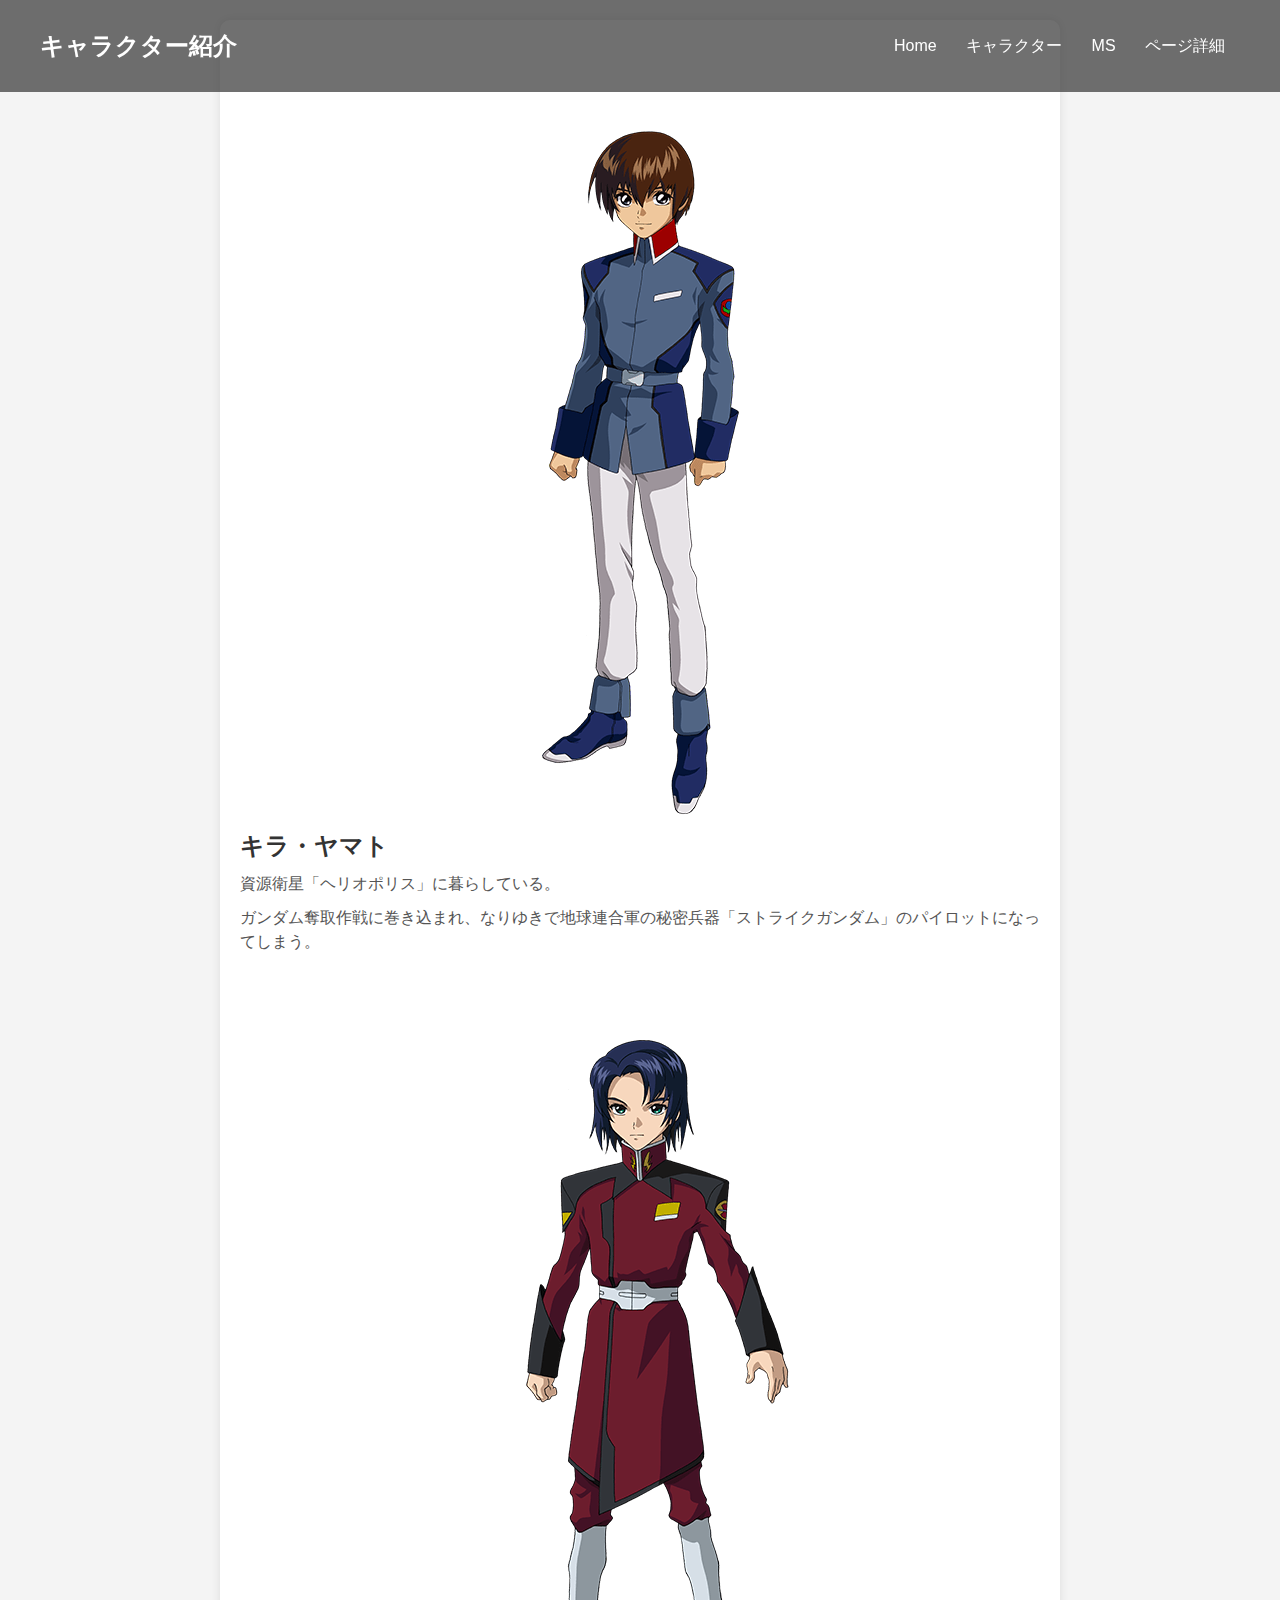
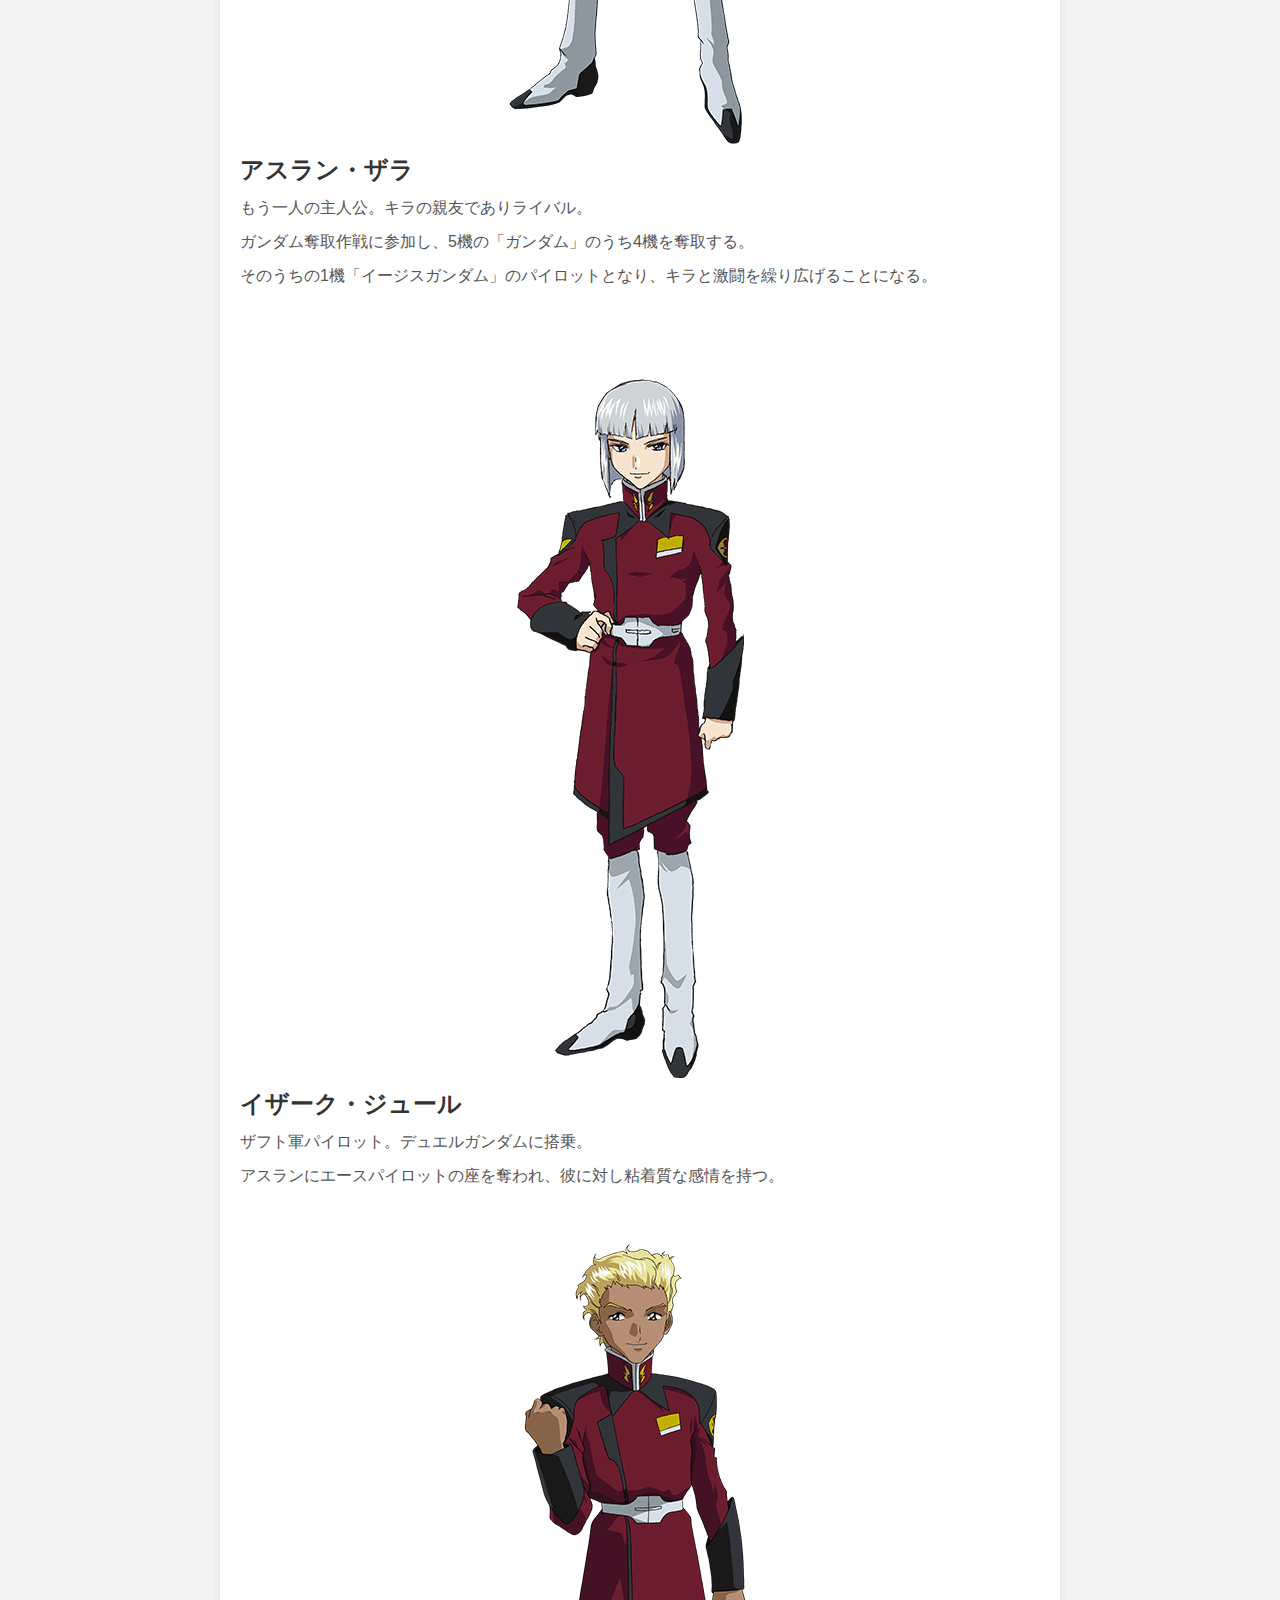
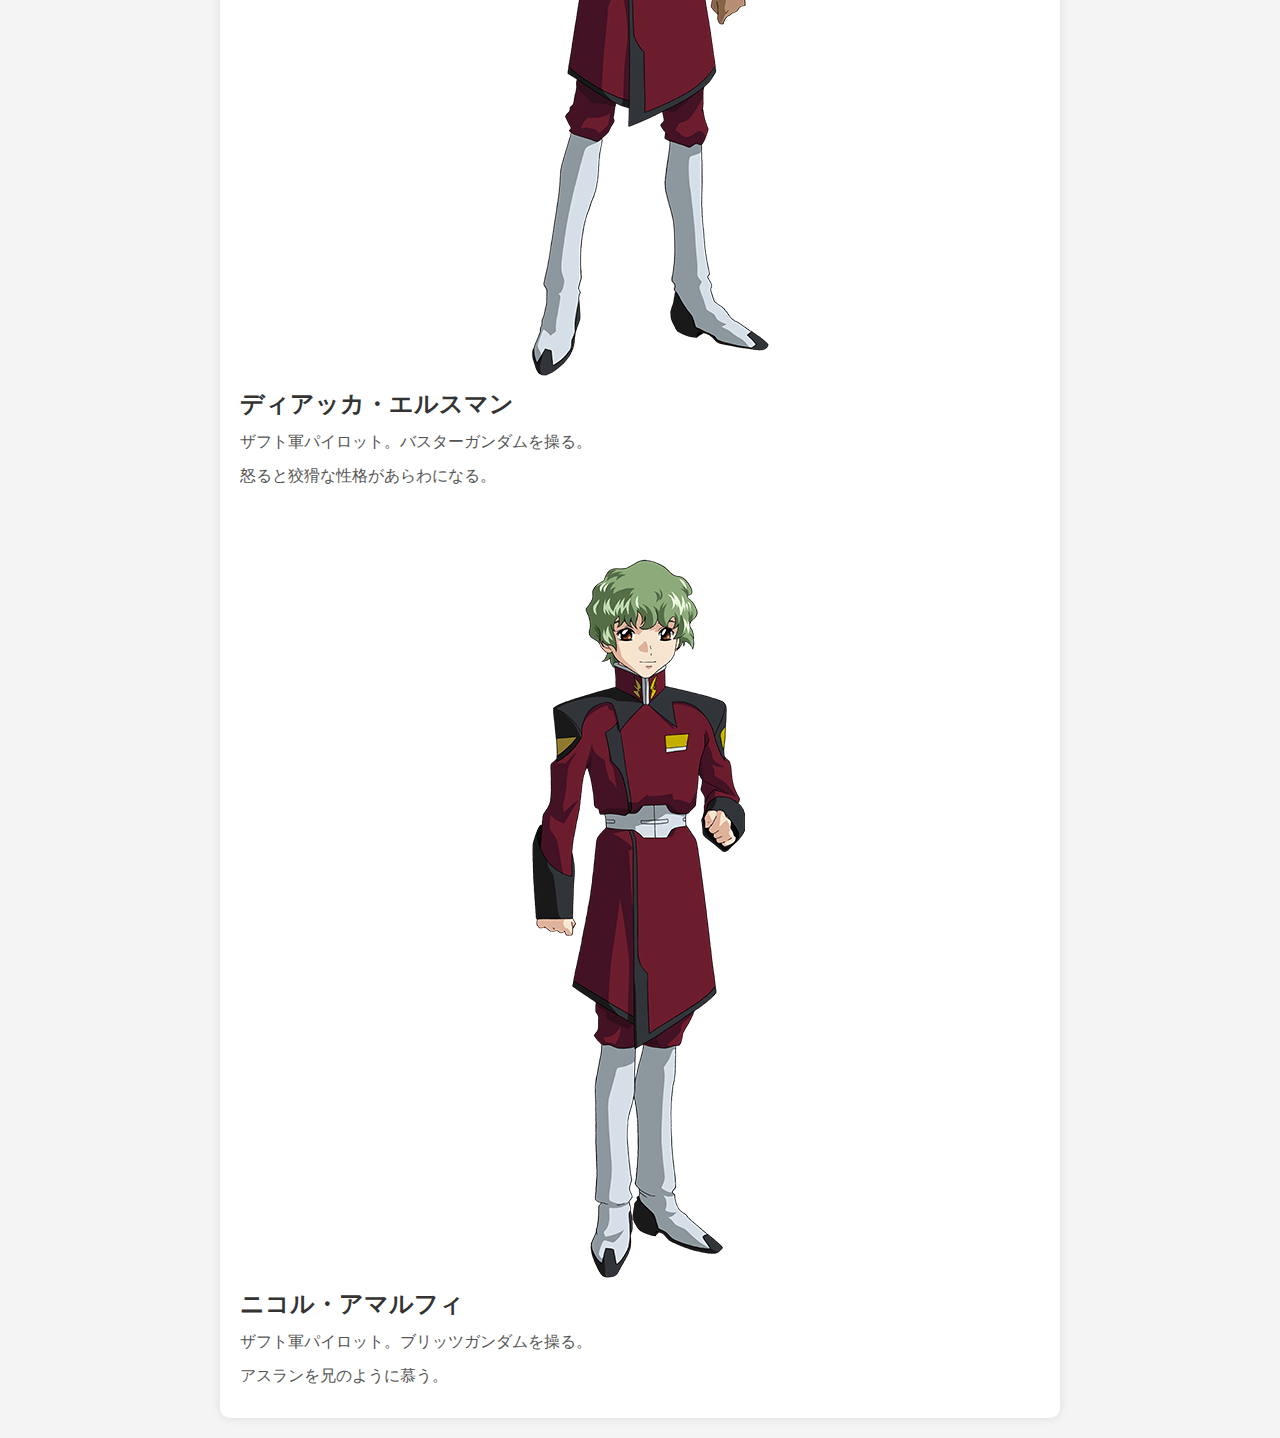
==== finalsample/Character.html @ db8e30a4 "HTML期末課題" ====
<!DOCTYPE html>
<html lang="en">

<head>
    <meta charset="UTF-8">
    <meta name="viewport" content="width=device-width, initial-scale=1.0">
    <link rel="stylesheet" href="Character.css">
    <link rel="stylesheet" href="All.css">
    <title>Document</title>
</head>

<body>
    <header class="header">
        <div class="wrap">
            <h2>キャラクター紹介</h2>
            <nav class="menu">
                <a href="index.html">Home</a>
                <a href="#">キャラクター</a>
                <a href="Ms.html">MS</a>
                <a href="detail.html">ページ詳細</a>
            </nav>
        </div>
    </header>

    <div class="character">
        <img src="img/キラ.png" alt="キラ">
        <h1>キラ・ヤマト</h1>
        <p>資源衛星「ヘリオポリス」に暮らしている。</p>
        <p>ガンダム奪取作戦に巻き込まれ、なりゆきで地球連合軍の秘密兵器「ストライクガンダム」のパイロットになってしまう。</p>
        <img src="img/アスラン.png" alt="アスラン">
        <h1>アスラン・ザラ</h1>
        <p>もう一人の主人公。キラの親友でありライバル。</p>
        <p>ガンダム奪取作戦に参加し、5機の「ガンダム」のうち4機を奪取する。</p>
        <p>そのうちの1機「イージスガンダム」のパイロットとなり、キラと激闘を繰り広げることになる。</p>
        <img src="img/イザーク.png" alt="イザーク">
        <h1>イザーク・ジュール</h1>
        <p>ザフト軍パイロット。デュエルガンダムに搭乗。</p>
        <p>アスランにエースパイロットの座を奪われ、彼に対し粘着質な感情を持つ。</p>
        <img src="img/ディアッカ.png" alt="ディアッカ">
        <h1>ディアッカ・エルスマン</h1>
        <p>ザフト軍パイロット。バスターガンダムを操る。</p>
        <p>怒ると狡猾な性格があらわになる。</p>
        <img src="img/ニコル.png" alt="ニコル">
        <h1>ニコル・アマルフィ</h1>
        <p>ザフト軍パイロット。ブリッツガンダムを操る。</p>
        <p>アスランを兄のように慕う。</p>
    </div>

</body>

</html>
---- finalsample/Character.css ----
body, h1, p, img {
    margin: 0;
    padding: 0;
}

body {
    font-family: 'Arial', sans-serif;
    background-color: #f4f4f4;
}

.wrap {
    max-width: 1200px;
    margin: 0 auto;
}

.menu a {
    color: #fff;
    text-decoration: none;
    margin: 0 10px;
}

.character {
    max-width: 800px;
    margin: 20px auto;
    background-color: #fff;
    padding: 20px;
    border-radius: 10px;
    box-shadow: 0 0 10px rgba(0, 0, 0, 0.1);
}

.character img {
    max-width: 100%;
    border-radius: 8px;
    margin-bottom: 10px;
    display: block; 
    margin-left: auto; 
    margin-right: auto; 
}

.character h1 {
    font-size: 24px;
    margin-bottom: 10px;
    color: #333;
}

.character p {
    font-size: 16px;
    line-height: 1.5;
    color: #555;
    margin-bottom: 10px;
}
---- finalsample/All.css ----
body, h1, h2, p, ul, li {
    margin: 0;
    padding: 0;
  }
  
  body {
    font-family: Arial, sans-serif;
  }
  
  /* header */
  .header {
    position: fixed;
    top: 0;
    background-color: rgba(51, 51, 51, 0.7); 
    color: #fff;
    padding: 10px 0;
    width: 100%;
  z-index: 1000;
  }

.header .wrap {
  display: flex;
  justify-content: space-between;
  align-items: center;
}

.header h2 {
  margin: 0;
}

.menu a {
  color: #fff;
  text-decoration: none;
  margin-right: 15px;
}

.wrap {
  max-width: 1200px;
  margin: 0 auto;
  padding: 20px;
}

.main-content {
  margin-top: 60px; 
}

/*footer*/
.footer {
  position: fixed; 
  bottom: 0; 
  left: 0; 
  width: 100%; 
  padding: 20px 0;
  text-align: center;
  z-index: 1000; 
  color: black; 
  background-color: rgba(255, 255, 255, 0.5); 
}

.footer__in {
  max-width: 1200px; 
  margin: 0 auto; 
}

.footer__bnrList {
  display: flex; 
  justify-content: center; 
  align-items: center; 
  list-style: none; 
  padding: 0; 
}

.footer__bnr {
  margin: 0 10px; 
}

.footer__bnr img {
  width: 75px; 
  height: auto; 
}

.footer__logoBtm img {
  width: 75px; 
  height: auto; 
}
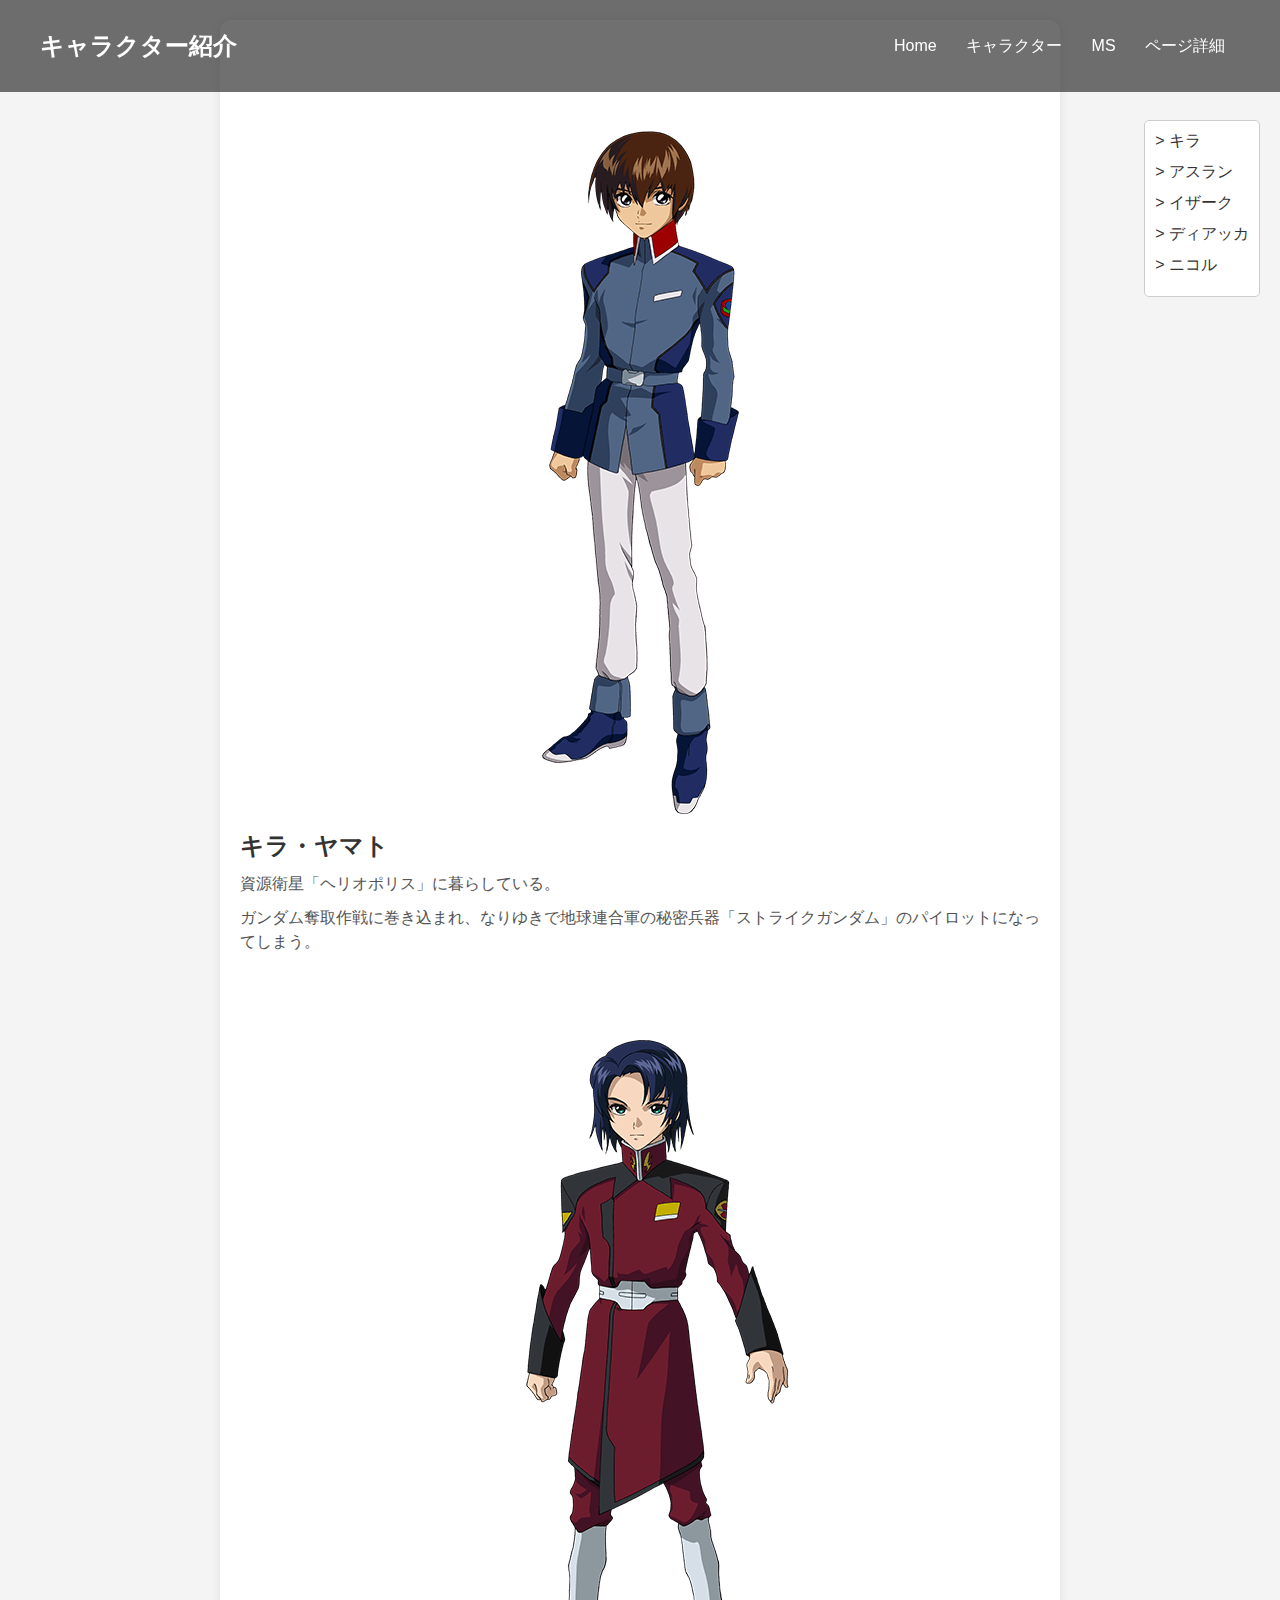
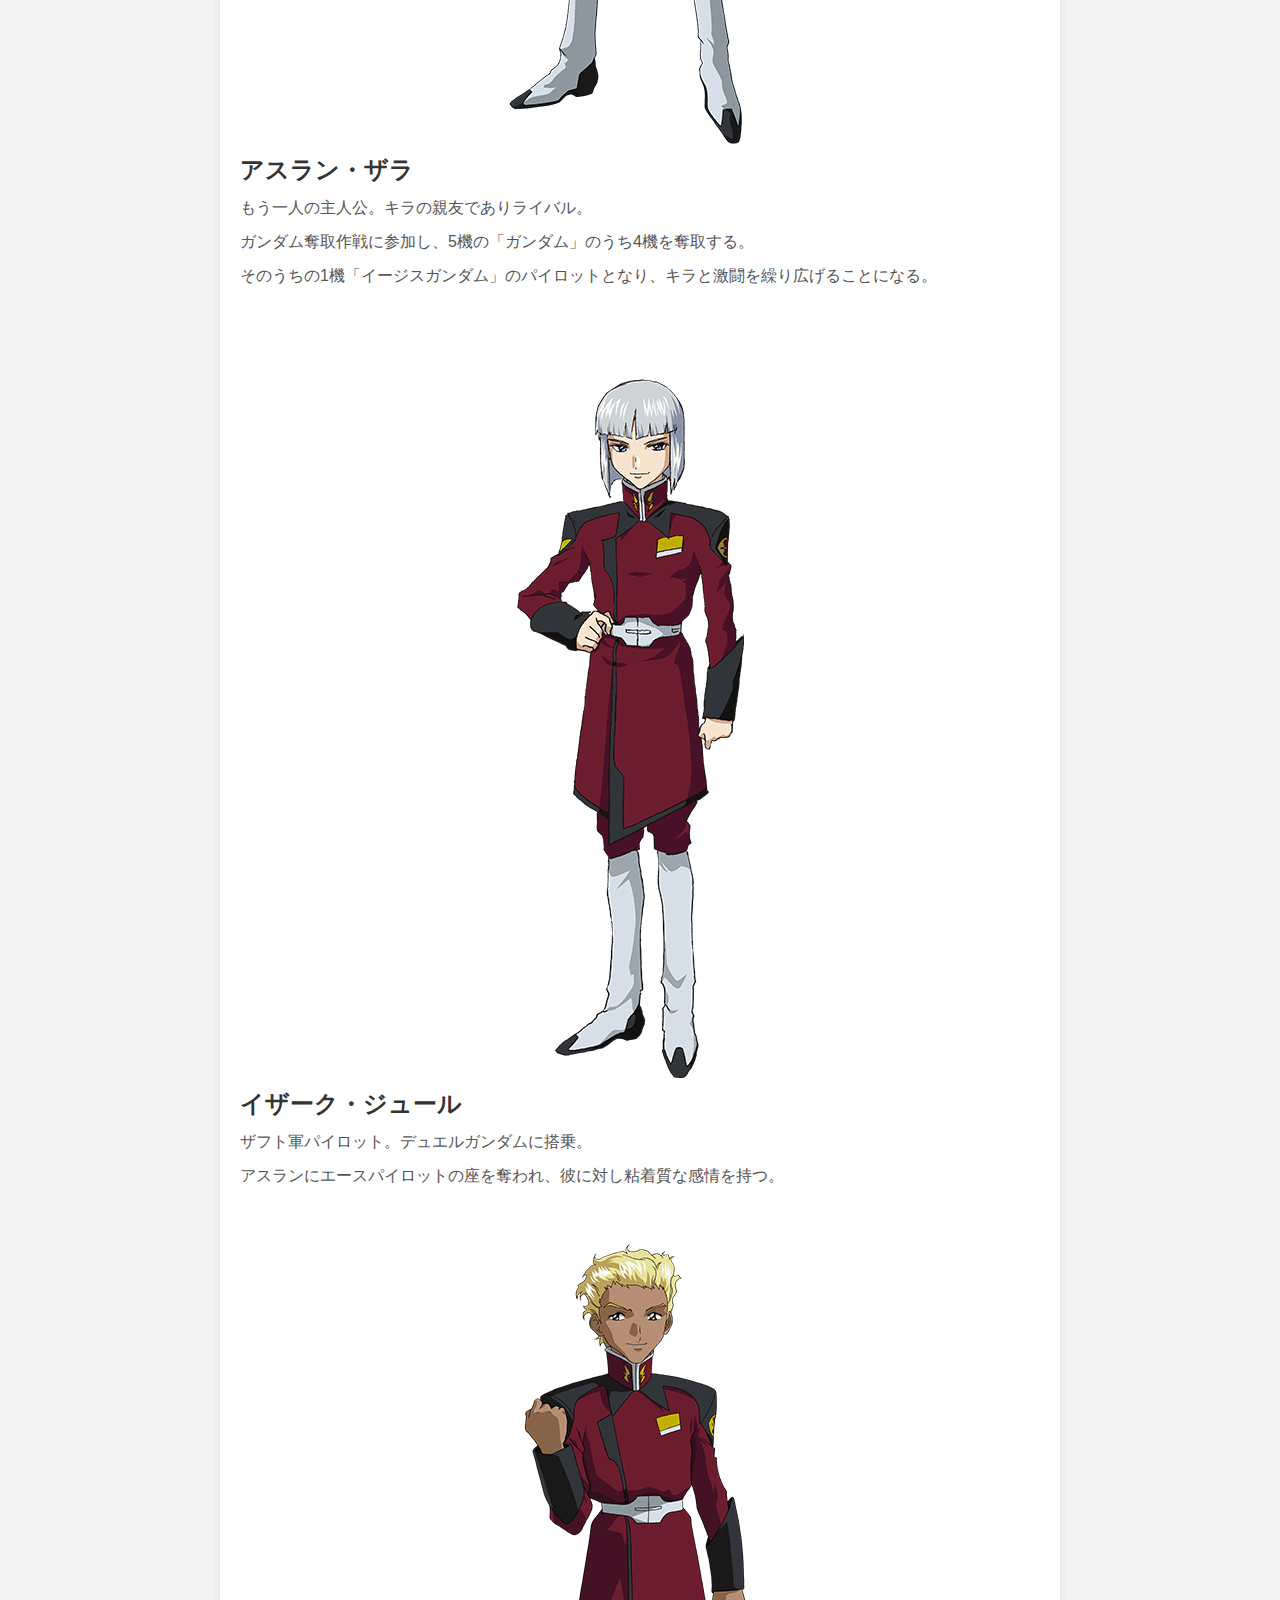
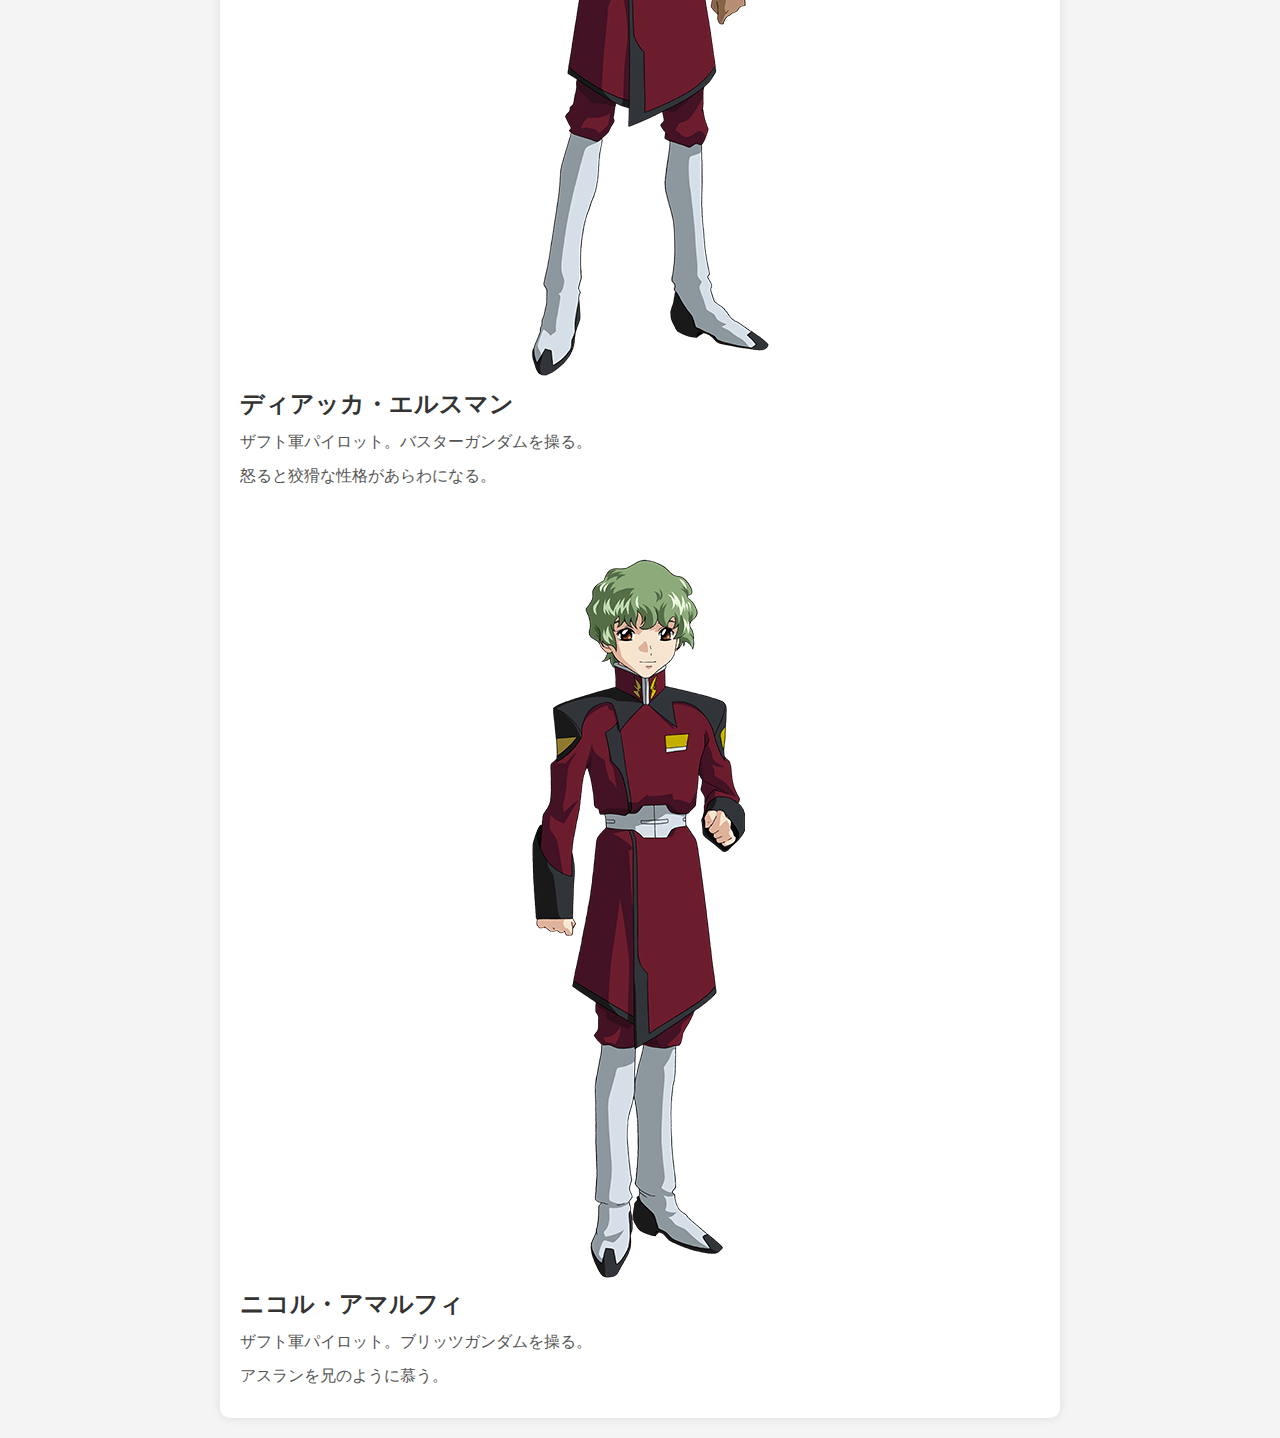
==== commit e894c323: "ページ内遷移の追加" ====
--- a/finalsample/Character.html
+++ b/finalsample/Character.html
@@ -22,28 +22,48 @@
         </div>
     </header>
 
+    <nav class="transition">
+        <ul>
+            <li><a href="#section1">> キラ</a></li>
+            <li><a href="#section2">> アスラン</a></li>
+            <li><a href="#section3">> イザーク</a></li>
+            <li><a href="#section4">> ディアッカ</a></li>
+            <li><a href="#section5">> ニコル</a></li>
+        </ul>
+    </nav>
+
     <div class="character">
+        <section id="section1">
         <img src="img/キラ.png" alt="キラ">
         <h1>キラ・ヤマト</h1>
         <p>資源衛星「ヘリオポリス」に暮らしている。</p>
         <p>ガンダム奪取作戦に巻き込まれ、なりゆきで地球連合軍の秘密兵器「ストライクガンダム」のパイロットになってしまう。</p>
+        </section>
+        <section id="section2">
         <img src="img/アスラン.png" alt="アスラン">
         <h1>アスラン・ザラ</h1>
         <p>もう一人の主人公。キラの親友でありライバル。</p>
         <p>ガンダム奪取作戦に参加し、5機の「ガンダム」のうち4機を奪取する。</p>
         <p>そのうちの1機「イージスガンダム」のパイロットとなり、キラと激闘を繰り広げることになる。</p>
+        </section>
+        <section id="section3">
         <img src="img/イザーク.png" alt="イザーク">
         <h1>イザーク・ジュール</h1>
         <p>ザフト軍パイロット。デュエルガンダムに搭乗。</p>
         <p>アスランにエースパイロットの座を奪われ、彼に対し粘着質な感情を持つ。</p>
+        </section>
+        <section id="section4">
         <img src="img/ディアッカ.png" alt="ディアッカ">
         <h1>ディアッカ・エルスマン</h1>
         <p>ザフト軍パイロット。バスターガンダムを操る。</p>
         <p>怒ると狡猾な性格があらわになる。</p>
+        </section>
+        <section id="section5">
         <img src="img/ニコル.png" alt="ニコル">
         <h1>ニコル・アマルフィ</h1>
         <p>ザフト軍パイロット。ブリッツガンダムを操る。</p>
         <p>アスランを兄のように慕う。</p>
+        </section>
     </div>
 
 </body>
--- a/finalsample/Character.css
+++ b/finalsample/Character.css
@@ -48,4 +48,35 @@
     line-height: 1.5;
     color: #555;
     margin-bottom: 10px;
+}
+
+/* transition */
+.transition {
+    position: fixed;
+    top: 120px;
+    right: 20px;
+    border: 1px solid #ccc;
+    border-radius: 5px;
+    background-color: #fff;
+    padding: 10px;
+}
+
+.transition ul {
+    list-style-type: none;
+    margin: 0;
+    padding: 0;
+}
+
+.transition ul li {
+    display: block;
+    margin-bottom: 10px;
+}
+
+.transition ul li a {
+    text-decoration: none;
+    color: #333;
+}
+
+.transition ul li a:hover {
+    color: red;
 }--- a/finalsample/All.css
+++ b/finalsample/All.css
@@ -44,6 +44,10 @@
   margin-top: 60px; 
 }
 
+.menu a:hover {
+  color: #ff0000;
+}
+
 /*footer*/
 .footer {
   position: fixed; 
